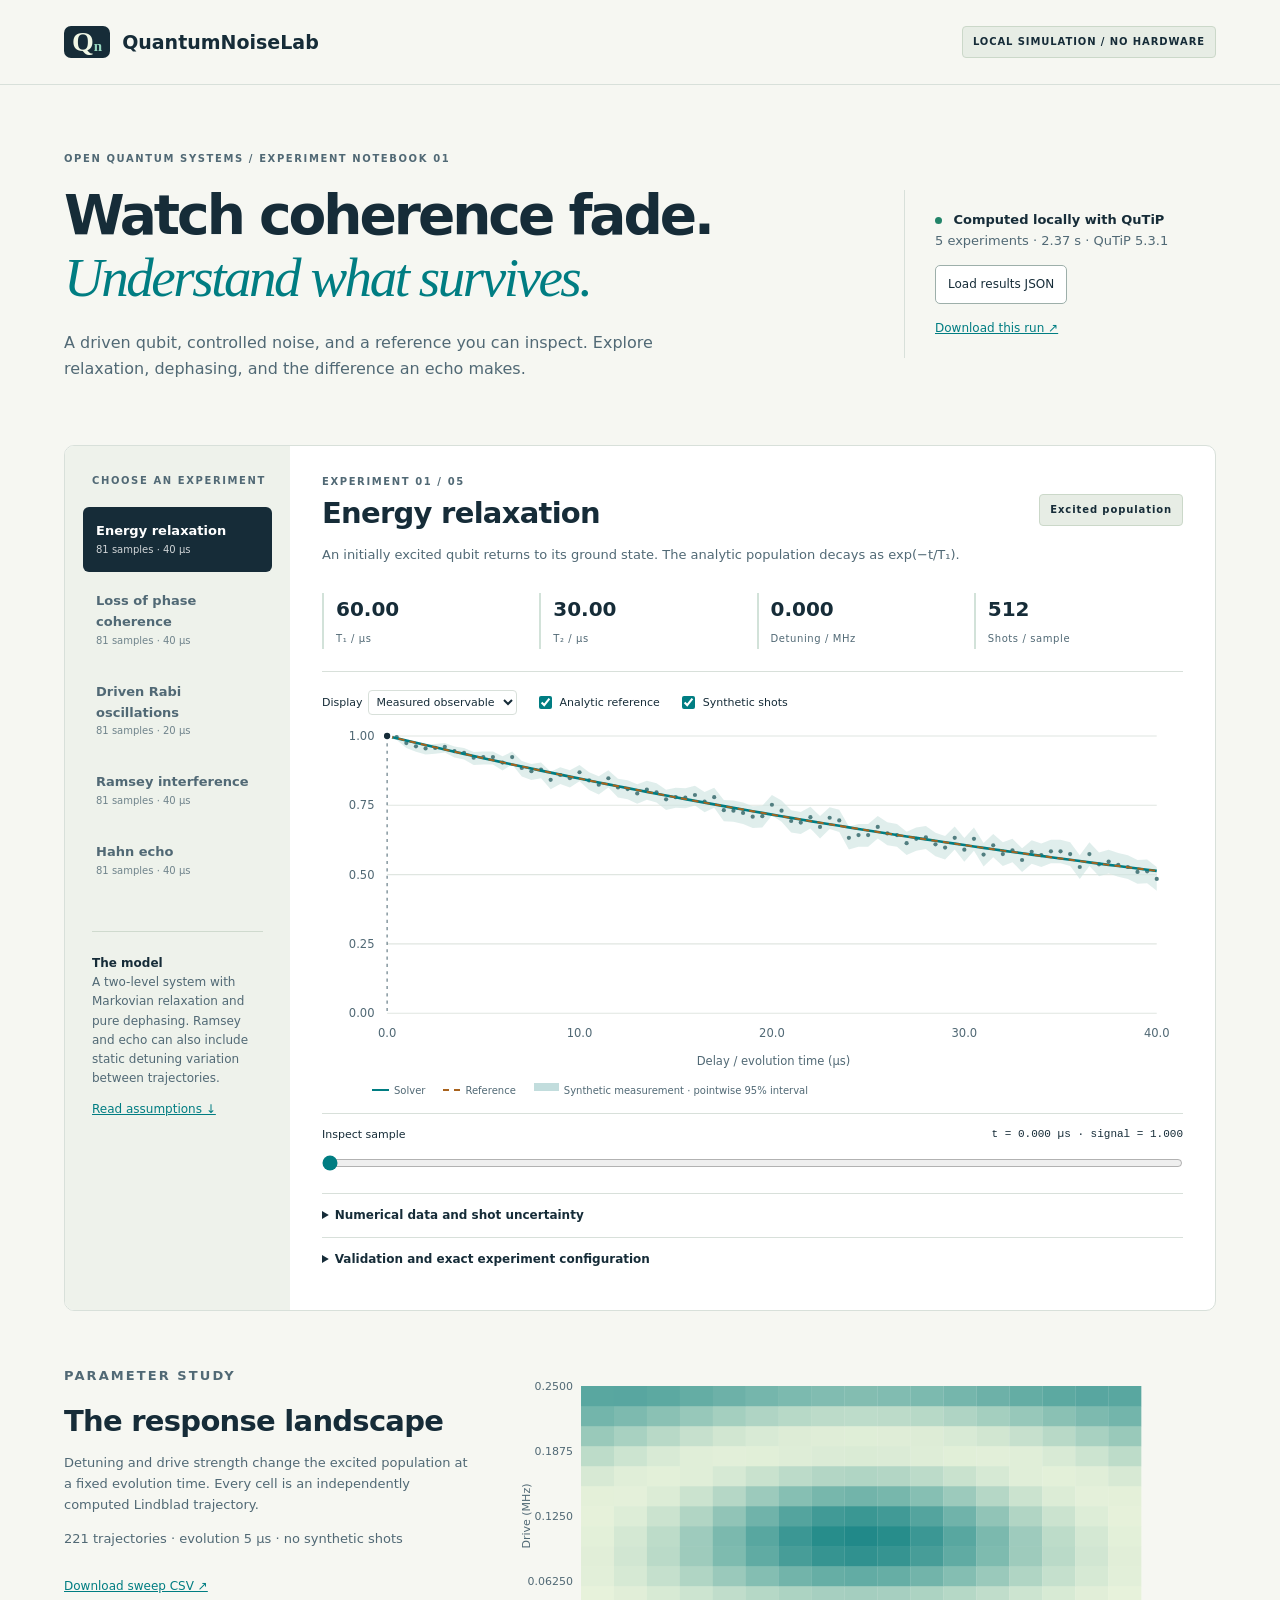
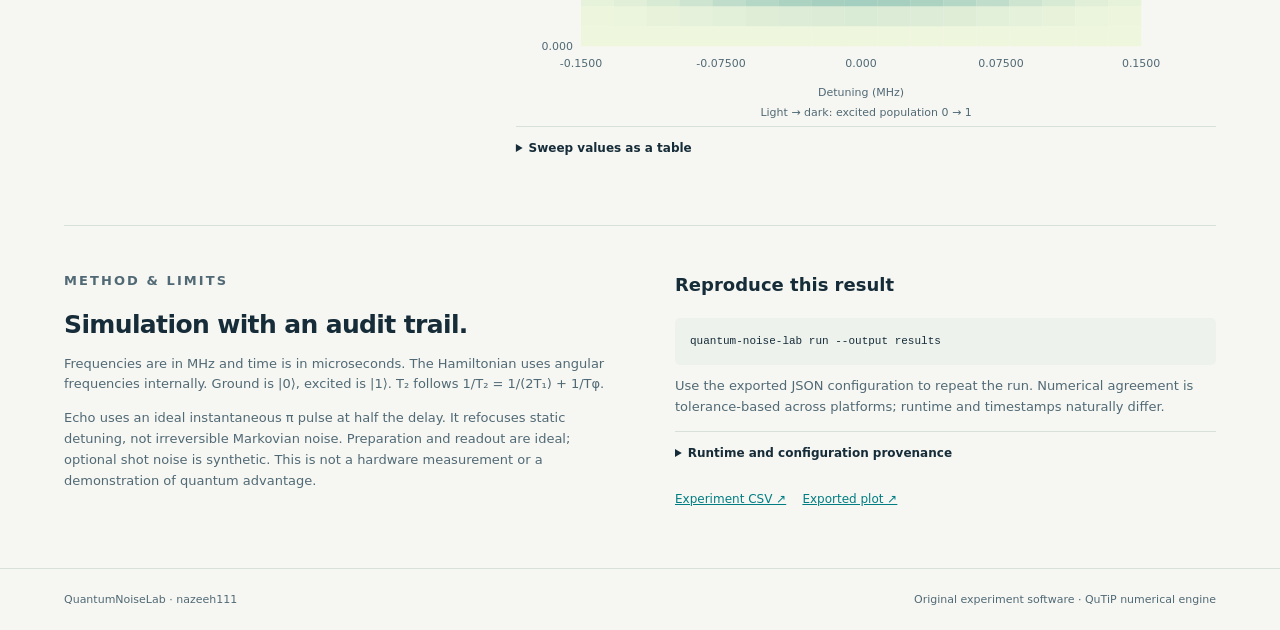
==== docs/demo/index.html @ 05580409 "Publish reproducible quantum noise experiments and interactive reports" ====
<!doctype html>
<html lang="en">
<head><meta charset="utf-8"><meta name="viewport" content="width=device-width,initial-scale=1"><title>QuantumNoiseLab · Coherence, measured in simulation</title><link rel="stylesheet" href="style.css"></head>
<body>
<a class="skip" href="#main">Skip to experiments</a>
<header><a class="brand" href="#main"><span class="mark" aria-hidden="true">Q<span>n</span></span>QuantumNoiseLab</a><span class="badge">LOCAL SIMULATION / NO HARDWARE</span></header>
<main id="main">
<section class="intro"><div><p class="eyebrow">OPEN QUANTUM SYSTEMS / EXPERIMENT NOTEBOOK 01</p><h1>Watch coherence fade.<br><em>Understand what survives.</em></h1><p class="lead">A driven qubit, controlled noise, and a reference you can inspect. Explore relaxation, dephasing, and the difference an echo makes.</p></div><div class="intro-meta"><div class="status"><i></i> Computed locally with QuTiP</div><p id="run-summary">Loading computed results…</p><label class="button secondary" for="file">Load results JSON<input id="file" type="file" accept=".json,application/json"></label><a class="textlink" href="results.json" download="results.json">Download this run ↗</a></div></section>
<p id="error" role="alert" hidden></p>
<section class="workspace" aria-label="Experiment explorer"><aside><p class="eyebrow">CHOOSE AN EXPERIMENT</p><nav id="experiments" aria-label="Experiments"></nav><div class="model-note"><strong>The model</strong><p>A two-level system with Markovian relaxation and pure dephasing. Ramsey and echo can also include static detuning variation between trajectories.</p><a href="#method">Read assumptions ↓</a></div></aside>
<div class="experiment"><div class="experiment-heading"><div><p class="eyebrow" id="experiment-number"></p><h2 id="experiment-title"></h2></div><span class="tag" id="observable"></span></div><p id="description" class="description"></p>
<div class="metrics" id="metrics"></div>
<div class="chart-toolbar"><label>Display <select id="metric"><option value="signal">Measured observable</option><option value="x">Bloch X</option><option value="y">Bloch Y</option><option value="z">Bloch Z</option></select></label><label><input type="checkbox" id="reference" checked> Analytic reference</label><label><input type="checkbox" id="shots" checked> Synthetic shots</label></div>
<svg id="chart" viewBox="0 0 820 350" role="img" aria-labelledby="chart-title chart-desc"><title id="chart-title">Quantum experiment time series</title><desc id="chart-desc">Select an experiment and inspect numerical values using the sample slider or the data table below.</desc></svg>
<div class="legend"><span class="solver">Solver</span><span class="reference">Reference</span><span class="measurement">Synthetic measurement · pointwise 95% interval</span></div>
<label class="scrubber" for="sample">Inspect sample <output id="sample-value"></output><input id="sample" type="range" min="0" value="0"></label>
<details><summary>Numerical data and shot uncertainty</summary><p>Intervals describe binomial sampling of this finite simulated ensemble. They do not include model uncertainty or finite-ensemble uncertainty.</p><div class="table-scroll"><table id="data-table"></table></div></details>
<details><summary>Validation and exact experiment configuration</summary><div id="diagnostics"></div><pre id="config"></pre></details>
</div></section>
<section id="sweep-panel" class="sweep"><div><p class="eyebrow">PARAMETER STUDY</p><h2>The response landscape</h2><p>Detuning and drive strength change the excited population at a fixed evolution time. Every cell is an independently computed Lindblad trajectory.</p><p id="sweep-caption"></p><a href="sweep.csv" download="sweep.csv" class="textlink">Download sweep CSV ↗</a></div><div><svg id="heatmap" viewBox="0 0 700 360" role="img" aria-label="Computed excited population by drive and detuning"></svg><details><summary>Sweep values as a table</summary><div class="table-scroll"><table id="sweep-table"></table></div></details></div></section>
<section class="method" id="method"><div><p class="eyebrow">METHOD & LIMITS</p><h2>Simulation with an audit trail.</h2><p>Frequencies are in MHz and time is in microseconds. The Hamiltonian uses angular frequencies internally. Ground is |0⟩, excited is |1⟩. T₂ follows 1/T₂ = 1/(2T₁) + 1/Tφ.</p><p>Echo uses an ideal instantaneous π pulse at half the delay. It refocuses static detuning, not irreversible Markovian noise. Preparation and readout are ideal; optional shot noise is synthetic. This is not a hardware measurement or a demonstration of quantum advantage.</p></div><div><h3>Reproduce this result</h3><pre>quantum-noise-lab run --output results</pre><p>Use the exported JSON configuration to repeat the run. Numerical agreement is tolerance-based across platforms; runtime and timestamps naturally differ.</p><details><summary>Runtime and configuration provenance</summary><pre id="provenance"></pre></details><p><a class="textlink" href="experiments.csv" download="experiments.csv">Experiment CSV ↗</a> <a class="textlink" data-bundled href="experiments.png">Exported plot ↗</a></p></div></section>
</main><footer><span>QuantumNoiseLab · nazeeh111</span><span>Original experiment software · QuTiP numerical engine</span></footer>
<script src="data.js"></script><script src="app.js"></script>
</body></html>
---- docs/demo/style.css ----
:root{--ink:#162c38;--muted:#516975;--teal:#007d82;--paper:#f6f7f2;--line:#d8e0da;--gold:#a9631d}*{box-sizing:border-box}body{margin:0;background:var(--paper);color:var(--ink);font:15px/1.6 system-ui,-apple-system,BlinkMacSystemFont,"Segoe UI",sans-serif}a{color:var(--teal)}button,input,select{font:inherit}button,a,input,select,summary{outline-offset:5px}button:focus-visible,a:focus-visible,input:focus-visible,select:focus-visible,summary:focus-visible{outline:3px solid #b26815}.skip{position:absolute;top:-80px;background:white;padding:12px;z-index:10}.skip:focus{top:0}header,main,footer{max-width:1440px;margin:auto}header{padding:26px 5%;display:flex;justify-content:space-between;align-items:center;border-bottom:1px solid var(--line)}.brand{text-decoration:none;color:var(--ink);font-size:19px;font-weight:750;display:flex;align-items:center;gap:12px}.mark{display:inline-block;background:var(--ink);color:#f0f7e5;padding:0 8px;font:700 28px Georgia,serif;border-radius:7px}.mark span{font-size:15px;color:#97d8c0}.badge,.tag{font-size:10px;letter-spacing:.09em;padding:7px 10px;background:#e7ede5;border:1px solid #cbd8c9;border-radius:4px;font-weight:700}main{padding:0 5%}h1,h2,h3,p{margin-top:0}h1{font-size:clamp(32px,4.3vw,62px);line-height:1.12;letter-spacing:-.055em;margin-bottom:22px;font-weight:650}h1 em{font-family:Georgia,serif;font-weight:400;color:var(--teal);letter-spacing:-.045em}h2{font-size:29px;line-height:1.2;letter-spacing:-.025em;margin-bottom:14px}h3{font-size:18px}.intro{display:grid;grid-template-columns:2.5fr 1fr;gap:60px;padding:66px 0 48px}.eyebrow{font-size:10px;letter-spacing:.16em;font-weight:750;color:var(--muted);margin-bottom:18px}.lead{font-size:16px;color:var(--muted);max-width:600px}.intro-meta{align-self:center;padding:20px 0 20px 30px;border-left:1px solid var(--line);font-size:13px;color:var(--muted)}.status{color:var(--ink);font-weight:600}.status i{display:inline-block;background:#228469;width:7px;height:7px;border-radius:50%;margin-right:7px}.button{display:inline-block;padding:9px 12px;cursor:pointer;border:1px solid #9dafaa;border-radius:5px;color:var(--ink);background:white;font-size:12px}.button input{position:absolute;width:1px;height:1px;opacity:0}.button:focus-within{outline:3px solid #b26815;outline-offset:4px}.textlink{font-size:12px;display:inline-block;margin-top:15px;margin-right:12px}.workspace{display:grid;grid-template-columns:225px 1fr;border:1px solid var(--line);background:white;border-radius:10px;overflow:hidden}aside{background:#eef2eb;padding:27px 18px}aside .eyebrow{margin-left:9px}nav{display:flex;flex-direction:column;gap:5px}nav button{text-align:left;border:1px solid transparent;padding:13px 12px;color:var(--muted);background:transparent;border-radius:6px;cursor:pointer;font-size:13px}nav button:hover{background:#e1e9dc}nav button[aria-current=true]{background:var(--ink);color:white}nav button small{display:block;opacity:.8;font-size:10px}nav button span{font-weight:650}.model-note{border-top:1px solid #cfdace;margin:38px 9px 0;padding-top:22px;font-size:12px;color:var(--muted)}.model-note strong{color:var(--ink)}.experiment{padding:28px 32px}.experiment-heading{display:flex;align-items:center;justify-content:space-between;gap:10px}.experiment-heading .eyebrow{margin-bottom:6px}.description{font-size:13px;color:var(--muted);max-width:710px}.metrics{display:grid;grid-template-columns:repeat(4,1fr);gap:8px;padding:14px 0 22px}.metric{border-left:2px solid #d2e2d9;padding-left:12px}.metric b{font-size:20px;font-weight:550;display:block}.metric span{font-size:10px;letter-spacing:.06em;color:var(--muted)}.chart-toolbar{border-top:1px solid var(--line);padding-top:18px;display:flex;gap:18px;align-items:center;flex-wrap:wrap;font-size:11px}.chart-toolbar label{display:flex;align-items:center;gap:5px}select{max-width:170px;background:white;border:1px solid var(--line);border-radius:4px;font-size:11px;padding:4px;color:var(--ink)}input[type=checkbox],input[type=range]{accent-color:var(--teal)}svg{display:block;width:100%;height:auto}svg text{font-family:inherit;fill:var(--muted);font-size:11px}.legend{display:flex;gap:18px;flex-wrap:wrap;font-size:10px;color:var(--muted);margin:0 0 14px 50px}.legend span:before{content:"";display:inline-block;width:17px;border-top:2px solid var(--teal);margin:0 5px 3px 0}.legend .reference:before{border-color:var(--gold);border-top-style:dashed}.legend .measurement:before{border:4px solid #c2dddd}.scrubber{font-size:11px;border-top:1px solid var(--line);padding-top:12px;display:block}.scrubber output{float:right;font-family:ui-monospace,monospace}.scrubber input{display:block;width:100%;margin:12px 0 22px}details{font-size:12px;border-top:1px solid var(--line);padding:12px 0}summary{cursor:pointer;font-weight:600}details p{margin-top:12px;color:var(--muted)}pre{overflow:auto;font:11px/1.6 ui-monospace,SFMono-Regular,Consolas,monospace;background:#edf2ed;padding:15px;border-radius:5px;color:var(--ink)}.table-scroll{overflow:auto;max-height:320px;margin-top:14px}table{width:100%;border-collapse:collapse;text-align:right;font:11px/1.5 ui-monospace,monospace}th,td{padding:7px 10px;border-bottom:1px solid var(--line);white-space:nowrap}th{background:#eef3ed;position:sticky;top:0}.sweep{display:grid;grid-template-columns:1fr 1.7fr;gap:40px;padding:55px 0;border-bottom:1px solid var(--line)}.sweep p,.method p{font-size:13px;color:var(--muted)}.method{display:grid;grid-template-columns:1fr 1fr;gap:70px;padding:45px 0}.method h2{font-size:25px}footer{display:flex;justify-content:space-between;border-top:1px solid var(--line);padding:22px 5%;font-size:11px;color:var(--muted)}#error{background:#fce6db;color:#7f2e15;border:1px solid #d29880;padding:15px}.diagnostic{display:flex;justify-content:space-between;border-bottom:1px solid var(--line);padding:5px 0}.diagnostic code{color:var(--teal)}@media(max-width:850px){.intro{grid-template-columns:1fr;gap:5px;padding:40px 0 25px}.intro-meta{padding:15px 0;border-left:0}.workspace{grid-template-columns:1fr}aside{padding:17px}aside .eyebrow{margin-bottom:10px}nav{flex-direction:row;overflow:auto}nav button{flex:1;min-width:110px}.model-note{display:none}.experiment{padding:22px 17px}.sweep,.method{grid-template-columns:1fr;gap:20px}.badge{display:none}.metrics{gap:4px}.metric b{font-size:17px}.chart-toolbar{gap:10px}.legend{margin-left:0}.scrubber output{float:none;display:block}.tag{font-size:8px}footer{gap:20px}.sweep{padding:35px 0}}@media(prefers-reduced-motion:reduce){*{scroll-behavior:auto}}

.experiment,.sweep>div,.method>div,.intro>div{min-width:0}.intro-meta .textlink{display:block}.experiment-heading .tag{flex-shrink:0}
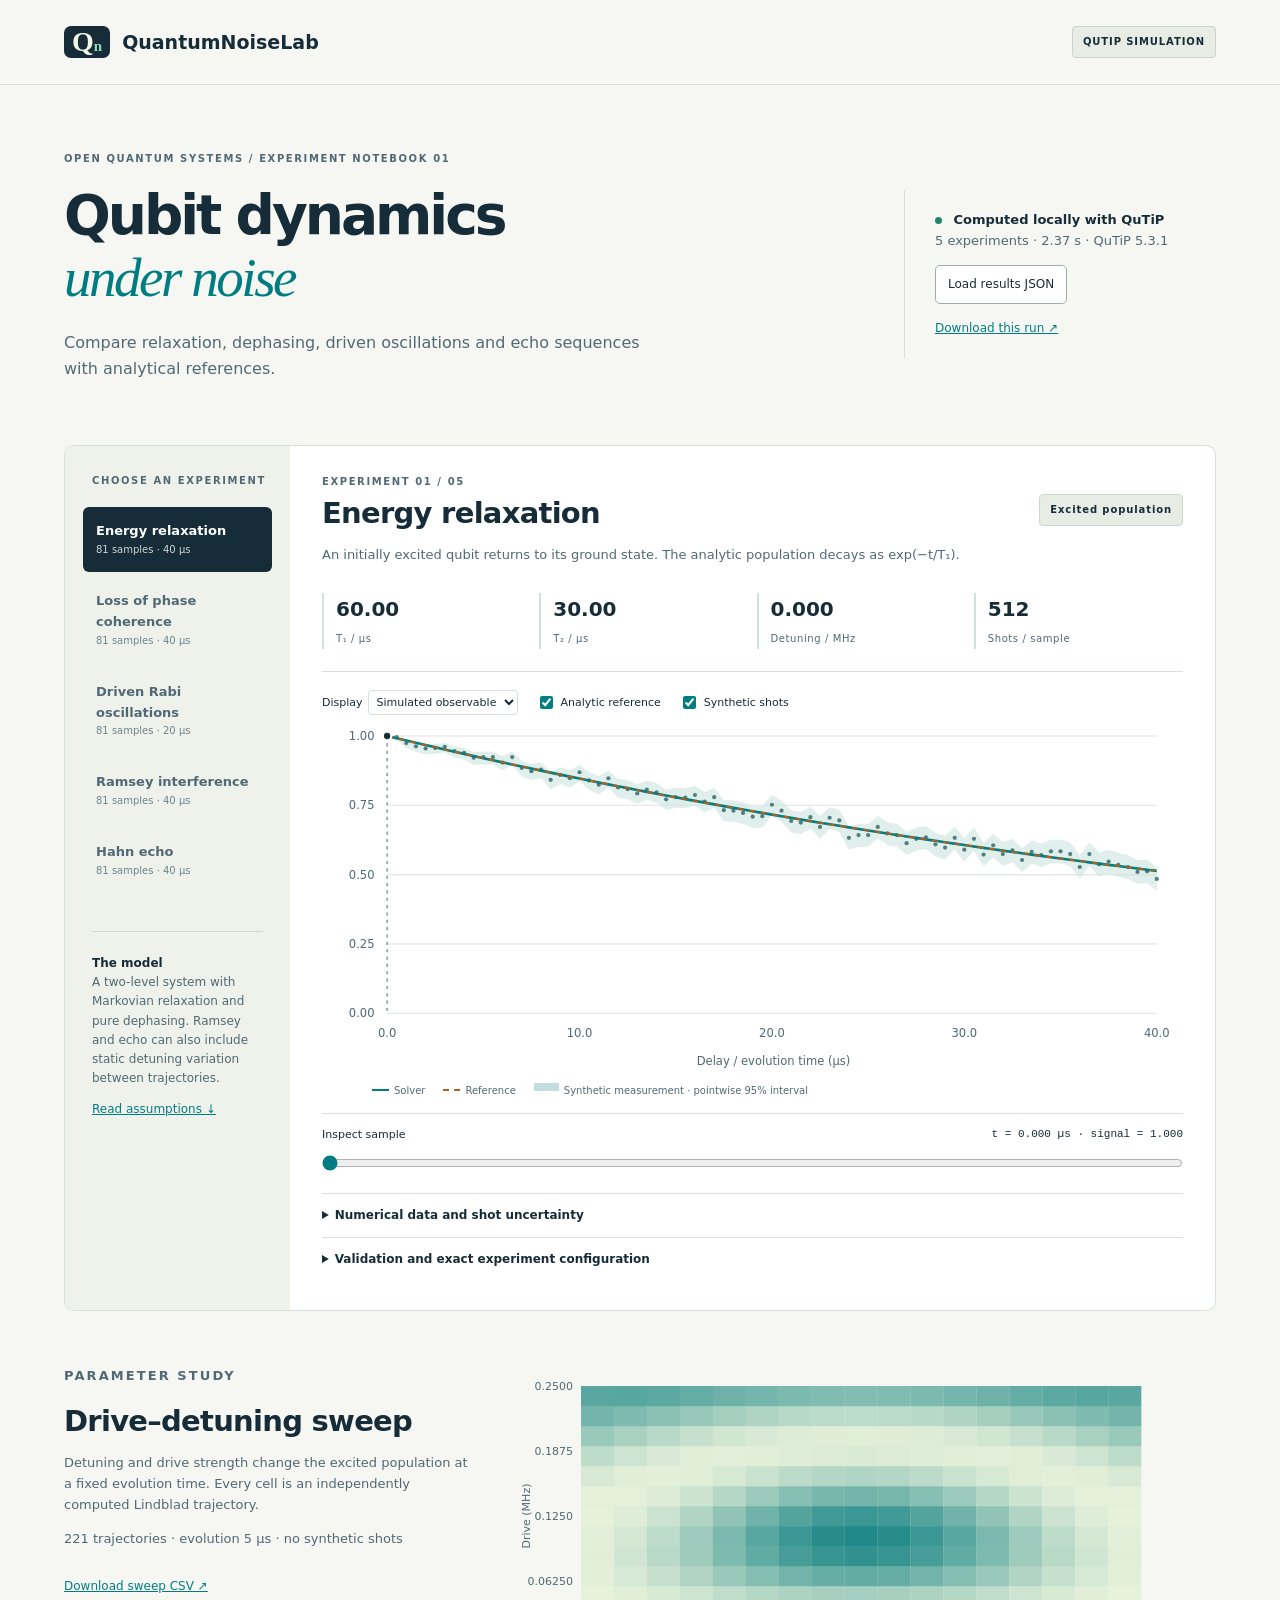
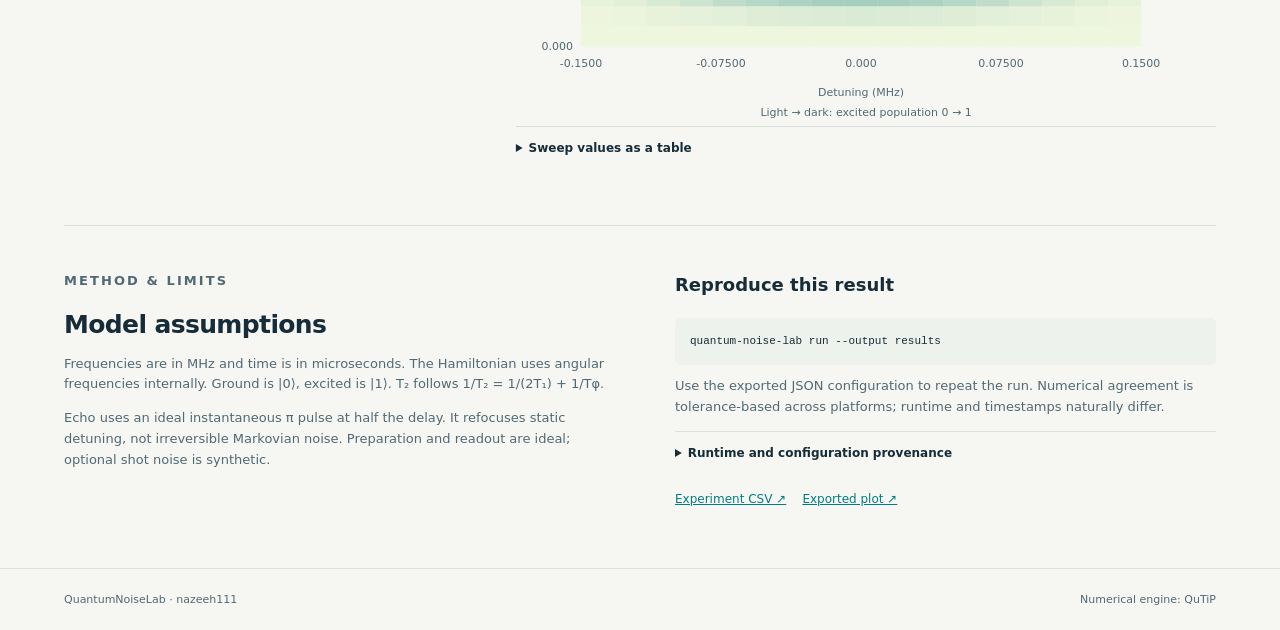
==== commit 68758259: "Clarify interface and documentation wording" ====
--- a/docs/demo/index.html
+++ b/docs/demo/index.html
@@ -1,24 +1,24 @@
 <!doctype html>
 <html lang="en">
-<head><meta charset="utf-8"><meta name="viewport" content="width=device-width,initial-scale=1"><title>QuantumNoiseLab · Coherence, measured in simulation</title><link rel="stylesheet" href="style.css"></head>
+<head><meta charset="utf-8"><meta name="viewport" content="width=device-width,initial-scale=1"><title>QuantumNoiseLab · Qubit noise simulation</title><link rel="stylesheet" href="style.css"></head>
 <body>
 <a class="skip" href="#main">Skip to experiments</a>
-<header><a class="brand" href="#main"><span class="mark" aria-hidden="true">Q<span>n</span></span>QuantumNoiseLab</a><span class="badge">LOCAL SIMULATION / NO HARDWARE</span></header>
+<header><a class="brand" href="#main"><span class="mark" aria-hidden="true">Q<span>n</span></span>QuantumNoiseLab</a><span class="badge">QUTIP SIMULATION</span></header>
 <main id="main">
-<section class="intro"><div><p class="eyebrow">OPEN QUANTUM SYSTEMS / EXPERIMENT NOTEBOOK 01</p><h1>Watch coherence fade.<br><em>Understand what survives.</em></h1><p class="lead">A driven qubit, controlled noise, and a reference you can inspect. Explore relaxation, dephasing, and the difference an echo makes.</p></div><div class="intro-meta"><div class="status"><i></i> Computed locally with QuTiP</div><p id="run-summary">Loading computed results…</p><label class="button secondary" for="file">Load results JSON<input id="file" type="file" accept=".json,application/json"></label><a class="textlink" href="results.json" download="results.json">Download this run ↗</a></div></section>
+<section class="intro"><div><p class="eyebrow">OPEN QUANTUM SYSTEMS / EXPERIMENT NOTEBOOK 01</p><h1>Qubit dynamics<br><em>under noise</em></h1><p class="lead">Compare relaxation, dephasing, driven oscillations and echo sequences with analytical references.</p></div><div class="intro-meta"><div class="status"><i></i> Computed locally with QuTiP</div><p id="run-summary">Loading computed results…</p><label class="button secondary" for="file">Load results JSON<input id="file" type="file" accept=".json,application/json"></label><a class="textlink" href="results.json" download="results.json">Download this run ↗</a></div></section>
 <p id="error" role="alert" hidden></p>
 <section class="workspace" aria-label="Experiment explorer"><aside><p class="eyebrow">CHOOSE AN EXPERIMENT</p><nav id="experiments" aria-label="Experiments"></nav><div class="model-note"><strong>The model</strong><p>A two-level system with Markovian relaxation and pure dephasing. Ramsey and echo can also include static detuning variation between trajectories.</p><a href="#method">Read assumptions ↓</a></div></aside>
 <div class="experiment"><div class="experiment-heading"><div><p class="eyebrow" id="experiment-number"></p><h2 id="experiment-title"></h2></div><span class="tag" id="observable"></span></div><p id="description" class="description"></p>
 <div class="metrics" id="metrics"></div>
-<div class="chart-toolbar"><label>Display <select id="metric"><option value="signal">Measured observable</option><option value="x">Bloch X</option><option value="y">Bloch Y</option><option value="z">Bloch Z</option></select></label><label><input type="checkbox" id="reference" checked> Analytic reference</label><label><input type="checkbox" id="shots" checked> Synthetic shots</label></div>
+<div class="chart-toolbar"><label>Display <select id="metric"><option value="signal">Simulated observable</option><option value="x">Bloch X</option><option value="y">Bloch Y</option><option value="z">Bloch Z</option></select></label><label><input type="checkbox" id="reference" checked> Analytic reference</label><label><input type="checkbox" id="shots" checked> Synthetic shots</label></div>
 <svg id="chart" viewBox="0 0 820 350" role="img" aria-labelledby="chart-title chart-desc"><title id="chart-title">Quantum experiment time series</title><desc id="chart-desc">Select an experiment and inspect numerical values using the sample slider or the data table below.</desc></svg>
 <div class="legend"><span class="solver">Solver</span><span class="reference">Reference</span><span class="measurement">Synthetic measurement · pointwise 95% interval</span></div>
 <label class="scrubber" for="sample">Inspect sample <output id="sample-value"></output><input id="sample" type="range" min="0" value="0"></label>
 <details><summary>Numerical data and shot uncertainty</summary><p>Intervals describe binomial sampling of this finite simulated ensemble. They do not include model uncertainty or finite-ensemble uncertainty.</p><div class="table-scroll"><table id="data-table"></table></div></details>
 <details><summary>Validation and exact experiment configuration</summary><div id="diagnostics"></div><pre id="config"></pre></details>
 </div></section>
-<section id="sweep-panel" class="sweep"><div><p class="eyebrow">PARAMETER STUDY</p><h2>The response landscape</h2><p>Detuning and drive strength change the excited population at a fixed evolution time. Every cell is an independently computed Lindblad trajectory.</p><p id="sweep-caption"></p><a href="sweep.csv" download="sweep.csv" class="textlink">Download sweep CSV ↗</a></div><div><svg id="heatmap" viewBox="0 0 700 360" role="img" aria-label="Computed excited population by drive and detuning"></svg><details><summary>Sweep values as a table</summary><div class="table-scroll"><table id="sweep-table"></table></div></details></div></section>
-<section class="method" id="method"><div><p class="eyebrow">METHOD & LIMITS</p><h2>Simulation with an audit trail.</h2><p>Frequencies are in MHz and time is in microseconds. The Hamiltonian uses angular frequencies internally. Ground is |0⟩, excited is |1⟩. T₂ follows 1/T₂ = 1/(2T₁) + 1/Tφ.</p><p>Echo uses an ideal instantaneous π pulse at half the delay. It refocuses static detuning, not irreversible Markovian noise. Preparation and readout are ideal; optional shot noise is synthetic. This is not a hardware measurement or a demonstration of quantum advantage.</p></div><div><h3>Reproduce this result</h3><pre>quantum-noise-lab run --output results</pre><p>Use the exported JSON configuration to repeat the run. Numerical agreement is tolerance-based across platforms; runtime and timestamps naturally differ.</p><details><summary>Runtime and configuration provenance</summary><pre id="provenance"></pre></details><p><a class="textlink" href="experiments.csv" download="experiments.csv">Experiment CSV ↗</a> <a class="textlink" data-bundled href="experiments.png">Exported plot ↗</a></p></div></section>
-</main><footer><span>QuantumNoiseLab · nazeeh111</span><span>Original experiment software · QuTiP numerical engine</span></footer>
+<section id="sweep-panel" class="sweep"><div><p class="eyebrow">PARAMETER STUDY</p><h2>Drive–detuning sweep</h2><p>Detuning and drive strength change the excited population at a fixed evolution time. Every cell is an independently computed Lindblad trajectory.</p><p id="sweep-caption"></p><a href="sweep.csv" download="sweep.csv" class="textlink">Download sweep CSV ↗</a></div><div><svg id="heatmap" viewBox="0 0 700 360" role="img" aria-label="Computed excited population by drive and detuning"></svg><details><summary>Sweep values as a table</summary><div class="table-scroll"><table id="sweep-table"></table></div></details></div></section>
+<section class="method" id="method"><div><p class="eyebrow">METHOD & LIMITS</p><h2>Model assumptions</h2><p>Frequencies are in MHz and time is in microseconds. The Hamiltonian uses angular frequencies internally. Ground is |0⟩, excited is |1⟩. T₂ follows 1/T₂ = 1/(2T₁) + 1/Tφ.</p><p>Echo uses an ideal instantaneous π pulse at half the delay. It refocuses static detuning, not irreversible Markovian noise. Preparation and readout are ideal; optional shot noise is synthetic.</p></div><div><h3>Reproduce this result</h3><pre>quantum-noise-lab run --output results</pre><p>Use the exported JSON configuration to repeat the run. Numerical agreement is tolerance-based across platforms; runtime and timestamps naturally differ.</p><details><summary>Runtime and configuration provenance</summary><pre id="provenance"></pre></details><p><a class="textlink" href="experiments.csv" download="experiments.csv">Experiment CSV ↗</a> <a class="textlink" data-bundled href="experiments.png">Exported plot ↗</a></p></div></section>
+</main><footer><span>QuantumNoiseLab · nazeeh111</span><span>Numerical engine: QuTiP</span></footer>
 <script src="data.js"></script><script src="app.js"></script>
 </body></html>
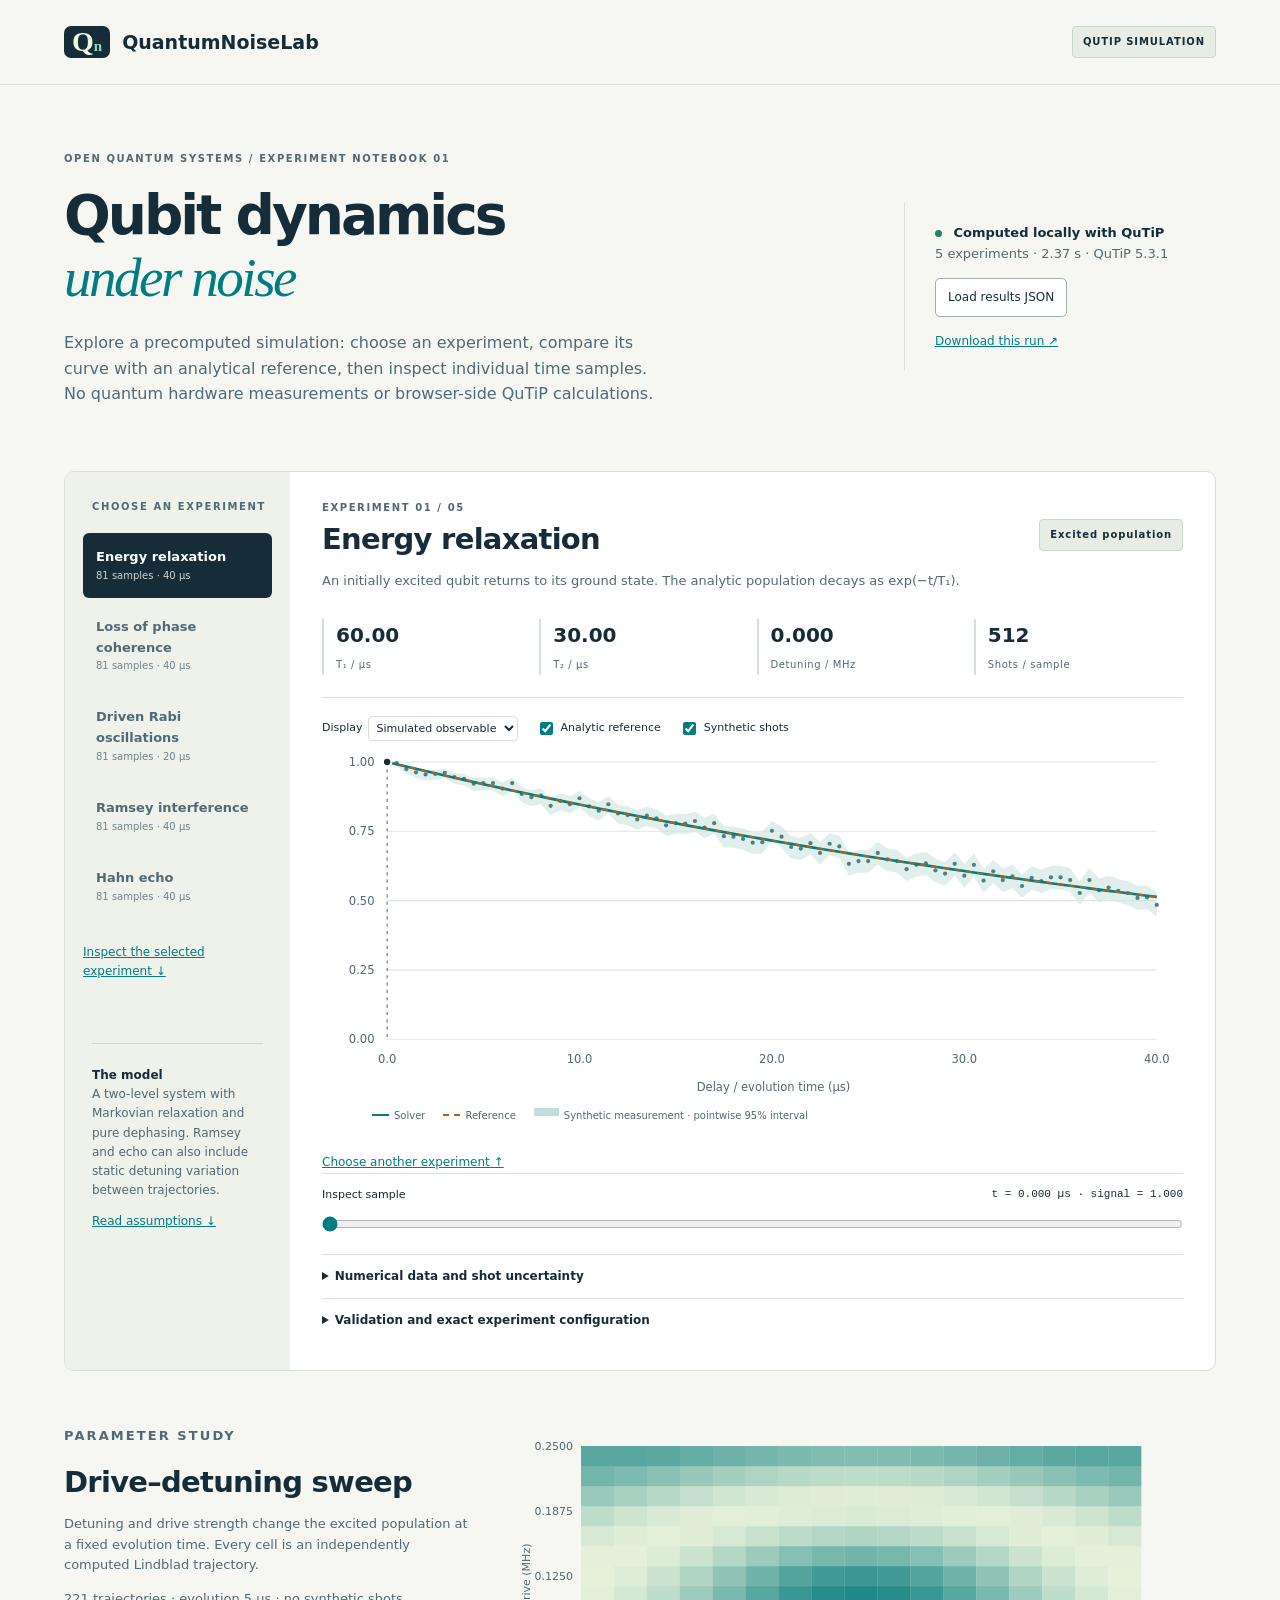
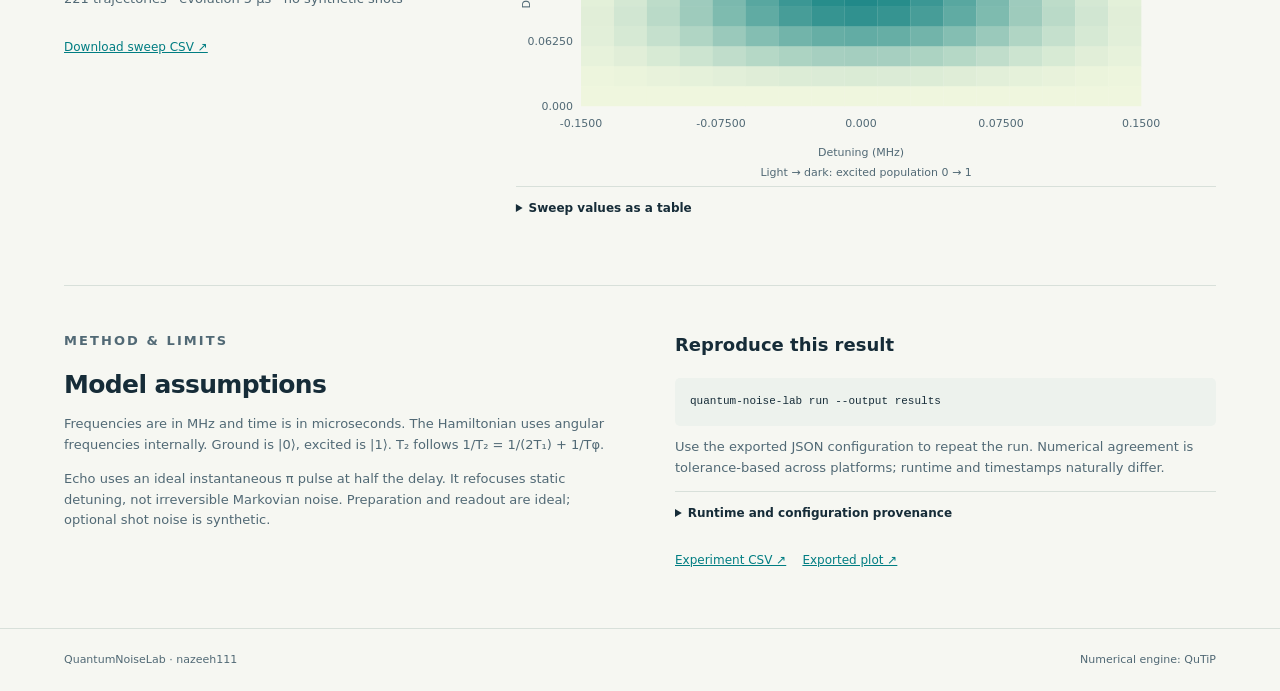
==== commit 121cd125: "ui: improve report navigation and reject invalid imports" ====
--- a/docs/demo/index.html
+++ b/docs/demo/index.html
@@ -4,15 +4,16 @@
 <body>
 <a class="skip" href="#main">Skip to experiments</a>
 <header><a class="brand" href="#main"><span class="mark" aria-hidden="true">Q<span>n</span></span>QuantumNoiseLab</a><span class="badge">QUTIP SIMULATION</span></header>
-<main id="main">
-<section class="intro"><div><p class="eyebrow">OPEN QUANTUM SYSTEMS / EXPERIMENT NOTEBOOK 01</p><h1>Qubit dynamics<br><em>under noise</em></h1><p class="lead">Compare relaxation, dephasing, driven oscillations and echo sequences with analytical references.</p></div><div class="intro-meta"><div class="status"><i></i> Computed locally with QuTiP</div><p id="run-summary">Loading computed results…</p><label class="button secondary" for="file">Load results JSON<input id="file" type="file" accept=".json,application/json"></label><a class="textlink" href="results.json" download="results.json">Download this run ↗</a></div></section>
+<main id="main" tabindex="-1">
+<section class="intro"><div><p class="eyebrow">OPEN QUANTUM SYSTEMS / EXPERIMENT NOTEBOOK 01</p><h1>Qubit dynamics<br><em>under noise</em></h1><p class="lead">Explore a precomputed simulation: choose an experiment, compare its curve with an analytical reference, then inspect individual time samples. No quantum hardware measurements or browser-side QuTiP calculations.</p></div><div class="intro-meta"><div class="status"><i></i> Computed locally with QuTiP</div><p id="run-summary">Loading computed results…</p><label class="button secondary" for="file">Load results JSON<input id="file" type="file" accept=".json,application/json"></label><a class="textlink" href="results.json" download="results.json">Download this run ↗</a></div></section>
 <p id="error" role="alert" hidden></p>
-<section class="workspace" aria-label="Experiment explorer"><aside><p class="eyebrow">CHOOSE AN EXPERIMENT</p><nav id="experiments" aria-label="Experiments"></nav><div class="model-note"><strong>The model</strong><p>A two-level system with Markovian relaxation and pure dephasing. Ramsey and echo can also include static detuning variation between trajectories.</p><a href="#method">Read assumptions ↓</a></div></aside>
-<div class="experiment"><div class="experiment-heading"><div><p class="eyebrow" id="experiment-number"></p><h2 id="experiment-title"></h2></div><span class="tag" id="observable"></span></div><p id="description" class="description"></p>
+<section class="workspace" aria-label="Experiment explorer"><aside><p class="eyebrow">CHOOSE AN EXPERIMENT</p><nav tabindex="-1" id="experiments" aria-label="Experiments"></nav><a class="experiment-jump textlink" href="#experiment-title">Inspect the selected experiment ↓</a><div class="model-note"><strong>The model</strong><p>A two-level system with Markovian relaxation and pure dephasing. Ramsey and echo can also include static detuning variation between trajectories.</p><a href="#method">Read assumptions ↓</a></div></aside>
+<div class="experiment"><div class="experiment-heading"><div><p class="eyebrow" id="experiment-number"></p><h2 id="experiment-title" tabindex="-1"></h2></div><span class="tag" id="observable"></span></div><p id="description" class="description"></p>
 <div class="metrics" id="metrics"></div>
 <div class="chart-toolbar"><label>Display <select id="metric"><option value="signal">Simulated observable</option><option value="x">Bloch X</option><option value="y">Bloch Y</option><option value="z">Bloch Z</option></select></label><label><input type="checkbox" id="reference" checked> Analytic reference</label><label><input type="checkbox" id="shots" checked> Synthetic shots</label></div>
 <svg id="chart" viewBox="0 0 820 350" role="img" aria-labelledby="chart-title chart-desc"><title id="chart-title">Quantum experiment time series</title><desc id="chart-desc">Select an experiment and inspect numerical values using the sample slider or the data table below.</desc></svg>
 <div class="legend"><span class="solver">Solver</span><span class="reference">Reference</span><span class="measurement">Synthetic measurement · pointwise 95% interval</span></div>
+<a class="textlink" href="#experiments">Choose another experiment ↑</a>
 <label class="scrubber" for="sample">Inspect sample <output id="sample-value"></output><input id="sample" type="range" min="0" value="0"></label>
 <details><summary>Numerical data and shot uncertainty</summary><p>Intervals describe binomial sampling of this finite simulated ensemble. They do not include model uncertainty or finite-ensemble uncertainty.</p><div class="table-scroll"><table id="data-table"></table></div></details>
 <details><summary>Validation and exact experiment configuration</summary><div id="diagnostics"></div><pre id="config"></pre></details>
--- a/docs/demo/style.css
+++ b/docs/demo/style.css
@@ -1,3 +1,9 @@
 :root{--ink:#162c38;--muted:#516975;--teal:#007d82;--paper:#f6f7f2;--line:#d8e0da;--gold:#a9631d}*{box-sizing:border-box}body{margin:0;background:var(--paper);color:var(--ink);font:15px/1.6 system-ui,-apple-system,BlinkMacSystemFont,"Segoe UI",sans-serif}a{color:var(--teal)}button,input,select{font:inherit}button,a,input,select,summary{outline-offset:5px}button:focus-visible,a:focus-visible,input:focus-visible,select:focus-visible,summary:focus-visible{outline:3px solid #b26815}.skip{position:absolute;top:-80px;background:white;padding:12px;z-index:10}.skip:focus{top:0}header,main,footer{max-width:1440px;margin:auto}header{padding:26px 5%;display:flex;justify-content:space-between;align-items:center;border-bottom:1px solid var(--line)}.brand{text-decoration:none;color:var(--ink);font-size:19px;font-weight:750;display:flex;align-items:center;gap:12px}.mark{display:inline-block;background:var(--ink);color:#f0f7e5;padding:0 8px;font:700 28px Georgia,serif;border-radius:7px}.mark span{font-size:15px;color:#97d8c0}.badge,.tag{font-size:10px;letter-spacing:.09em;padding:7px 10px;background:#e7ede5;border:1px solid #cbd8c9;border-radius:4px;font-weight:700}main{padding:0 5%}h1,h2,h3,p{margin-top:0}h1{font-size:clamp(32px,4.3vw,62px);line-height:1.12;letter-spacing:-.055em;margin-bottom:22px;font-weight:650}h1 em{font-family:Georgia,serif;font-weight:400;color:var(--teal);letter-spacing:-.045em}h2{font-size:29px;line-height:1.2;letter-spacing:-.025em;margin-bottom:14px}h3{font-size:18px}.intro{display:grid;grid-template-columns:2.5fr 1fr;gap:60px;padding:66px 0 48px}.eyebrow{font-size:10px;letter-spacing:.16em;font-weight:750;color:var(--muted);margin-bottom:18px}.lead{font-size:16px;color:var(--muted);max-width:600px}.intro-meta{align-self:center;padding:20px 0 20px 30px;border-left:1px solid var(--line);font-size:13px;color:var(--muted)}.status{color:var(--ink);font-weight:600}.status i{display:inline-block;background:#228469;width:7px;height:7px;border-radius:50%;margin-right:7px}.button{display:inline-block;padding:9px 12px;cursor:pointer;border:1px solid #9dafaa;border-radius:5px;color:var(--ink);background:white;font-size:12px}.button input{position:absolute;width:1px;height:1px;opacity:0}.button:focus-within{outline:3px solid #b26815;outline-offset:4px}.textlink{font-size:12px;display:inline-block;margin-top:15px;margin-right:12px}.workspace{display:grid;grid-template-columns:225px 1fr;border:1px solid var(--line);background:white;border-radius:10px;overflow:hidden}aside{background:#eef2eb;padding:27px 18px}aside .eyebrow{margin-left:9px}nav{display:flex;flex-direction:column;gap:5px}nav button{text-align:left;border:1px solid transparent;padding:13px 12px;color:var(--muted);background:transparent;border-radius:6px;cursor:pointer;font-size:13px}nav button:hover{background:#e1e9dc}nav button[aria-current=true]{background:var(--ink);color:white}nav button small{display:block;opacity:.8;font-size:10px}nav button span{font-weight:650}.model-note{border-top:1px solid #cfdace;margin:38px 9px 0;padding-top:22px;font-size:12px;color:var(--muted)}.model-note strong{color:var(--ink)}.experiment{padding:28px 32px}.experiment-heading{display:flex;align-items:center;justify-content:space-between;gap:10px}.experiment-heading .eyebrow{margin-bottom:6px}.description{font-size:13px;color:var(--muted);max-width:710px}.metrics{display:grid;grid-template-columns:repeat(4,1fr);gap:8px;padding:14px 0 22px}.metric{border-left:2px solid #d2e2d9;padding-left:12px}.metric b{font-size:20px;font-weight:550;display:block}.metric span{font-size:10px;letter-spacing:.06em;color:var(--muted)}.chart-toolbar{border-top:1px solid var(--line);padding-top:18px;display:flex;gap:18px;align-items:center;flex-wrap:wrap;font-size:11px}.chart-toolbar label{display:flex;align-items:center;gap:5px}select{max-width:170px;background:white;border:1px solid var(--line);border-radius:4px;font-size:11px;padding:4px;color:var(--ink)}input[type=checkbox],input[type=range]{accent-color:var(--teal)}svg{display:block;width:100%;height:auto}svg text{font-family:inherit;fill:var(--muted);font-size:11px}.legend{display:flex;gap:18px;flex-wrap:wrap;font-size:10px;color:var(--muted);margin:0 0 14px 50px}.legend span:before{content:"";display:inline-block;width:17px;border-top:2px solid var(--teal);margin:0 5px 3px 0}.legend .reference:before{border-color:var(--gold);border-top-style:dashed}.legend .measurement:before{border:4px solid #c2dddd}.scrubber{font-size:11px;border-top:1px solid var(--line);padding-top:12px;display:block}.scrubber output{float:right;font-family:ui-monospace,monospace}.scrubber input{display:block;width:100%;margin:12px 0 22px}details{font-size:12px;border-top:1px solid var(--line);padding:12px 0}summary{cursor:pointer;font-weight:600}details p{margin-top:12px;color:var(--muted)}pre{overflow:auto;font:11px/1.6 ui-monospace,SFMono-Regular,Consolas,monospace;background:#edf2ed;padding:15px;border-radius:5px;color:var(--ink)}.table-scroll{overflow:auto;max-height:320px;margin-top:14px}table{width:100%;border-collapse:collapse;text-align:right;font:11px/1.5 ui-monospace,monospace}th,td{padding:7px 10px;border-bottom:1px solid var(--line);white-space:nowrap}th{background:#eef3ed;position:sticky;top:0}.sweep{display:grid;grid-template-columns:1fr 1.7fr;gap:40px;padding:55px 0;border-bottom:1px solid var(--line)}.sweep p,.method p{font-size:13px;color:var(--muted)}.method{display:grid;grid-template-columns:1fr 1fr;gap:70px;padding:45px 0}.method h2{font-size:25px}footer{display:flex;justify-content:space-between;border-top:1px solid var(--line);padding:22px 5%;font-size:11px;color:var(--muted)}#error{background:#fce6db;color:#7f2e15;border:1px solid #d29880;padding:15px}.diagnostic{display:flex;justify-content:space-between;border-bottom:1px solid var(--line);padding:5px 0}.diagnostic code{color:var(--teal)}@media(max-width:850px){.intro{grid-template-columns:1fr;gap:5px;padding:40px 0 25px}.intro-meta{padding:15px 0;border-left:0}.workspace{grid-template-columns:1fr}aside{padding:17px}aside .eyebrow{margin-bottom:10px}nav{flex-direction:row;overflow:auto}nav button{flex:1;min-width:110px}.model-note{display:none}.experiment{padding:22px 17px}.sweep,.method{grid-template-columns:1fr;gap:20px}.badge{display:none}.metrics{gap:4px}.metric b{font-size:17px}.chart-toolbar{gap:10px}.legend{margin-left:0}.scrubber output{float:none;display:block}.tag{font-size:8px}footer{gap:20px}.sweep{padding:35px 0}}@media(prefers-reduced-motion:reduce){*{scroll-behavior:auto}}
 
 .experiment,.sweep>div,.method>div,.intro>div{min-width:0}.intro-meta .textlink{display:block}.experiment-heading .tag{flex-shrink:0}
+
+.experiment-jump { display: inline-block; margin: 16px 0; padding: 8px 0; }
+#experiment-title, #experiments { scroll-margin-top: 24px; }
+[tabindex="-1"]:focus-visible { outline: 2px solid var(--teal); outline-offset: 4px; }
+
+@media(max-width:850px){.workspace{grid-template-columns:minmax(0,1fr)}.workspace>aside{min-width:0}}
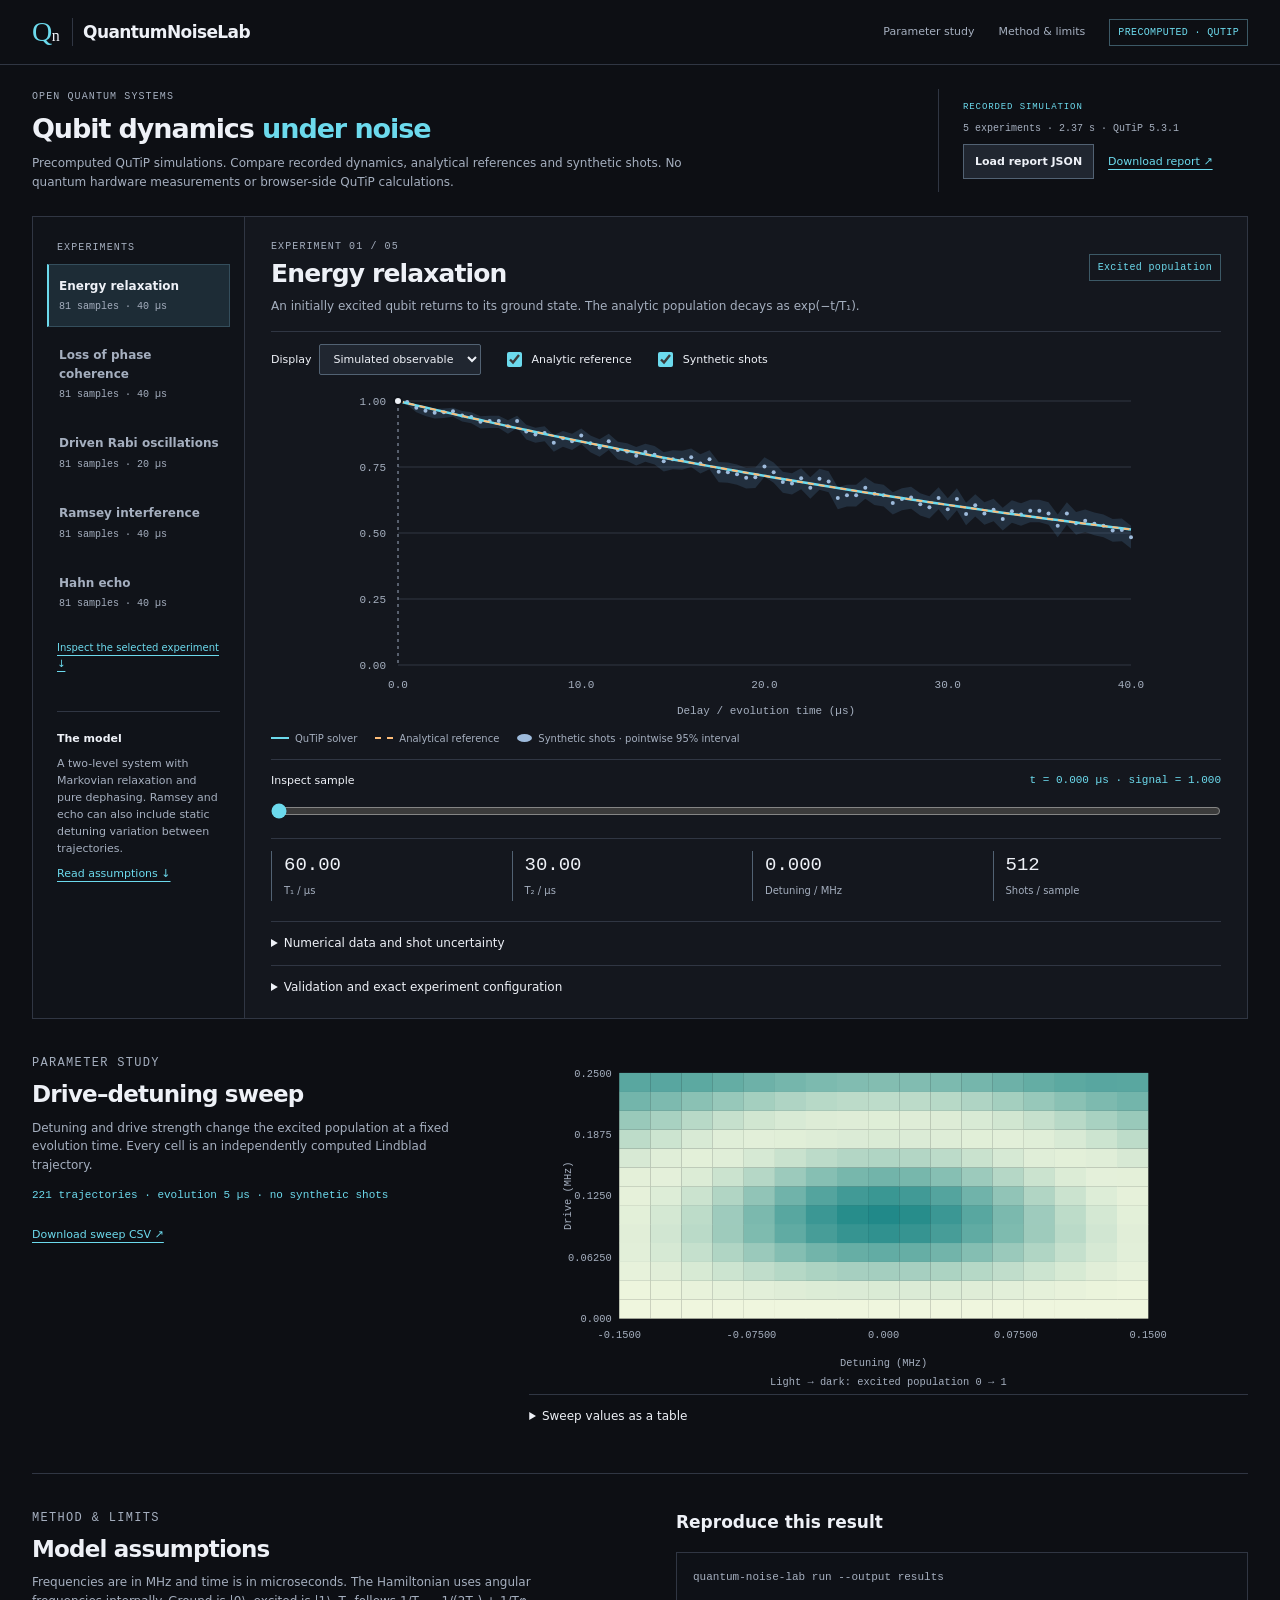
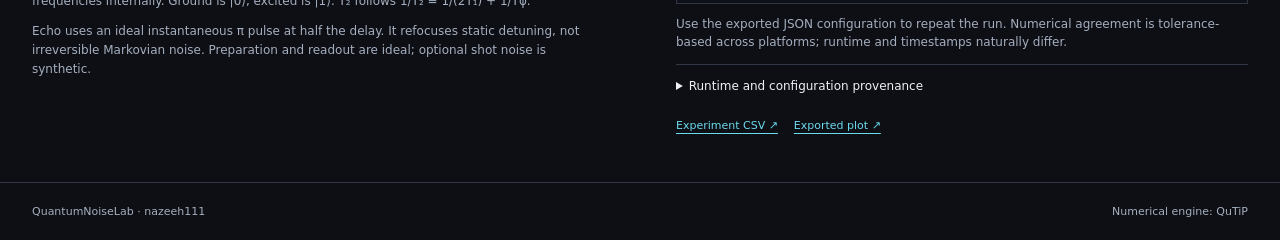
==== commit 1150c9b8: "Center precomputed dynamics in a dark simulation workspace" ====
--- a/docs/demo/index.html
+++ b/docs/demo/index.html
@@ -3,22 +3,22 @@
 <head><meta charset="utf-8"><meta name="viewport" content="width=device-width,initial-scale=1"><title>QuantumNoiseLab · Qubit noise simulation</title><link rel="stylesheet" href="style.css"></head>
 <body>
 <a class="skip" href="#main">Skip to experiments</a>
-<header><a class="brand" href="#main"><span class="mark" aria-hidden="true">Q<span>n</span></span>QuantumNoiseLab</a><span class="badge">QUTIP SIMULATION</span></header>
+<header><a class="brand" href="#main"><span class="mark" aria-hidden="true">Q<span>n</span></span>QuantumNoiseLab</a><div class="header-links"><a href="#sweep-panel">Parameter study</a><a href="#method">Method &amp; limits</a><span class="badge">PRECOMPUTED · QUTIP</span></div></header>
 <main id="main" tabindex="-1">
-<section class="intro"><div><p class="eyebrow">OPEN QUANTUM SYSTEMS / EXPERIMENT NOTEBOOK 01</p><h1>Qubit dynamics<br><em>under noise</em></h1><p class="lead">Explore a precomputed simulation: choose an experiment, compare its curve with an analytical reference, then inspect individual time samples. No quantum hardware measurements or browser-side QuTiP calculations.</p></div><div class="intro-meta"><div class="status"><i></i> Computed locally with QuTiP</div><p id="run-summary">Loading computed results…</p><label class="button secondary" for="file">Load results JSON<input id="file" type="file" accept=".json,application/json"></label><a class="textlink" href="results.json" download="results.json">Download this run ↗</a></div></section>
+<section class="intro"><div><p class="eyebrow">OPEN QUANTUM SYSTEMS</p><h1>Qubit dynamics <em>under noise</em></h1><p class="lead">Precomputed QuTiP simulations. Compare recorded dynamics, analytical references and synthetic shots. No quantum hardware measurements or browser-side QuTiP calculations.</p></div><div class="intro-meta"><div class="status">RECORDED SIMULATION</div><p id="run-summary">Loading computed results…</p><label class="button secondary" for="file">Load report JSON<input id="file" type="file" accept=".json,application/json"></label><a class="textlink" href="results.json" download="results.json">Download report ↗</a></div></section>
 <p id="error" role="alert" hidden></p>
-<section class="workspace" aria-label="Experiment explorer"><aside><p class="eyebrow">CHOOSE AN EXPERIMENT</p><nav tabindex="-1" id="experiments" aria-label="Experiments"></nav><a class="experiment-jump textlink" href="#experiment-title">Inspect the selected experiment ↓</a><div class="model-note"><strong>The model</strong><p>A two-level system with Markovian relaxation and pure dephasing. Ramsey and echo can also include static detuning variation between trajectories.</p><a href="#method">Read assumptions ↓</a></div></aside>
+<section class="workspace" aria-label="Experiment explorer"><aside><p class="eyebrow">EXPERIMENTS</p><nav tabindex="-1" id="experiments" aria-label="Experiments"></nav><a class="experiment-jump textlink" href="#experiment-title">Inspect the selected experiment ↓</a><div class="model-note"><strong>The model</strong><p>A two-level system with Markovian relaxation and pure dephasing. Ramsey and echo can also include static detuning variation between trajectories.</p><a href="#method">Read assumptions ↓</a></div></aside>
 <div class="experiment"><div class="experiment-heading"><div><p class="eyebrow" id="experiment-number"></p><h2 id="experiment-title" tabindex="-1"></h2></div><span class="tag" id="observable"></span></div><p id="description" class="description"></p>
-<div class="metrics" id="metrics"></div>
 <div class="chart-toolbar"><label>Display <select id="metric"><option value="signal">Simulated observable</option><option value="x">Bloch X</option><option value="y">Bloch Y</option><option value="z">Bloch Z</option></select></label><label><input type="checkbox" id="reference" checked> Analytic reference</label><label><input type="checkbox" id="shots" checked> Synthetic shots</label></div>
-<svg id="chart" viewBox="0 0 820 350" role="img" aria-labelledby="chart-title chart-desc"><title id="chart-title">Quantum experiment time series</title><desc id="chart-desc">Select an experiment and inspect numerical values using the sample slider or the data table below.</desc></svg>
-<div class="legend"><span class="solver">Solver</span><span class="reference">Reference</span><span class="measurement">Synthetic measurement · pointwise 95% interval</span></div>
-<a class="textlink" href="#experiments">Choose another experiment ↑</a>
+<div class="plot-frame"><svg id="chart" viewBox="0 0 820 350" role="img" aria-labelledby="chart-title chart-desc"><title id="chart-title">Quantum experiment time series</title><desc id="chart-desc">Select an experiment and inspect numerical values using the sample slider or the data table below.</desc></svg></div>
+<div class="legend"><span class="solver">QuTiP solver</span><span class="reference">Analytical reference</span><span class="measurement">Synthetic shots · pointwise 95% interval</span></div>
+<a class="return-experiments textlink" href="#experiments">Choose another experiment ↑</a>
 <label class="scrubber" for="sample">Inspect sample <output id="sample-value"></output><input id="sample" type="range" min="0" value="0"></label>
+<div class="metrics" id="metrics" aria-label="Experiment parameters"></div>
 <details><summary>Numerical data and shot uncertainty</summary><p>Intervals describe binomial sampling of this finite simulated ensemble. They do not include model uncertainty or finite-ensemble uncertainty.</p><div class="table-scroll"><table id="data-table"></table></div></details>
 <details><summary>Validation and exact experiment configuration</summary><div id="diagnostics"></div><pre id="config"></pre></details>
 </div></section>
-<section id="sweep-panel" class="sweep"><div><p class="eyebrow">PARAMETER STUDY</p><h2>Drive–detuning sweep</h2><p>Detuning and drive strength change the excited population at a fixed evolution time. Every cell is an independently computed Lindblad trajectory.</p><p id="sweep-caption"></p><a href="sweep.csv" download="sweep.csv" class="textlink">Download sweep CSV ↗</a></div><div><svg id="heatmap" viewBox="0 0 700 360" role="img" aria-label="Computed excited population by drive and detuning"></svg><details><summary>Sweep values as a table</summary><div class="table-scroll"><table id="sweep-table"></table></div></details></div></section>
+<section id="sweep-panel" class="sweep"><div><p class="eyebrow">PARAMETER STUDY</p><h2>Drive–detuning sweep</h2><p>Detuning and drive strength change the excited population at a fixed evolution time. Every cell is an independently computed Lindblad trajectory.</p><p id="sweep-caption"></p><a href="sweep.csv" download="sweep.csv" class="textlink">Download sweep CSV ↗</a></div><div><div class="heatmap-frame"><svg id="heatmap" viewBox="0 0 700 360" role="img" aria-label="Computed excited population by drive and detuning"></svg></div><details><summary>Sweep values as a table</summary><div class="table-scroll"><table id="sweep-table"></table></div></details></div></section>
 <section class="method" id="method"><div><p class="eyebrow">METHOD & LIMITS</p><h2>Model assumptions</h2><p>Frequencies are in MHz and time is in microseconds. The Hamiltonian uses angular frequencies internally. Ground is |0⟩, excited is |1⟩. T₂ follows 1/T₂ = 1/(2T₁) + 1/Tφ.</p><p>Echo uses an ideal instantaneous π pulse at half the delay. It refocuses static detuning, not irreversible Markovian noise. Preparation and readout are ideal; optional shot noise is synthetic.</p></div><div><h3>Reproduce this result</h3><pre>quantum-noise-lab run --output results</pre><p>Use the exported JSON configuration to repeat the run. Numerical agreement is tolerance-based across platforms; runtime and timestamps naturally differ.</p><details><summary>Runtime and configuration provenance</summary><pre id="provenance"></pre></details><p><a class="textlink" href="experiments.csv" download="experiments.csv">Experiment CSV ↗</a> <a class="textlink" data-bundled href="experiments.png">Exported plot ↗</a></p></div></section>
 </main><footer><span>QuantumNoiseLab · nazeeh111</span><span>Numerical engine: QuTiP</span></footer>
 <script src="data.js"></script><script src="app.js"></script>
--- a/docs/demo/style.css
+++ b/docs/demo/style.css
@@ -1,9 +1,107 @@
-:root{--ink:#162c38;--muted:#516975;--teal:#007d82;--paper:#f6f7f2;--line:#d8e0da;--gold:#a9631d}*{box-sizing:border-box}body{margin:0;background:var(--paper);color:var(--ink);font:15px/1.6 system-ui,-apple-system,BlinkMacSystemFont,"Segoe UI",sans-serif}a{color:var(--teal)}button,input,select{font:inherit}button,a,input,select,summary{outline-offset:5px}button:focus-visible,a:focus-visible,input:focus-visible,select:focus-visible,summary:focus-visible{outline:3px solid #b26815}.skip{position:absolute;top:-80px;background:white;padding:12px;z-index:10}.skip:focus{top:0}header,main,footer{max-width:1440px;margin:auto}header{padding:26px 5%;display:flex;justify-content:space-between;align-items:center;border-bottom:1px solid var(--line)}.brand{text-decoration:none;color:var(--ink);font-size:19px;font-weight:750;display:flex;align-items:center;gap:12px}.mark{display:inline-block;background:var(--ink);color:#f0f7e5;padding:0 8px;font:700 28px Georgia,serif;border-radius:7px}.mark span{font-size:15px;color:#97d8c0}.badge,.tag{font-size:10px;letter-spacing:.09em;padding:7px 10px;background:#e7ede5;border:1px solid #cbd8c9;border-radius:4px;font-weight:700}main{padding:0 5%}h1,h2,h3,p{margin-top:0}h1{font-size:clamp(32px,4.3vw,62px);line-height:1.12;letter-spacing:-.055em;margin-bottom:22px;font-weight:650}h1 em{font-family:Georgia,serif;font-weight:400;color:var(--teal);letter-spacing:-.045em}h2{font-size:29px;line-height:1.2;letter-spacing:-.025em;margin-bottom:14px}h3{font-size:18px}.intro{display:grid;grid-template-columns:2.5fr 1fr;gap:60px;padding:66px 0 48px}.eyebrow{font-size:10px;letter-spacing:.16em;font-weight:750;color:var(--muted);margin-bottom:18px}.lead{font-size:16px;color:var(--muted);max-width:600px}.intro-meta{align-self:center;padding:20px 0 20px 30px;border-left:1px solid var(--line);font-size:13px;color:var(--muted)}.status{color:var(--ink);font-weight:600}.status i{display:inline-block;background:#228469;width:7px;height:7px;border-radius:50%;margin-right:7px}.button{display:inline-block;padding:9px 12px;cursor:pointer;border:1px solid #9dafaa;border-radius:5px;color:var(--ink);background:white;font-size:12px}.button input{position:absolute;width:1px;height:1px;opacity:0}.button:focus-within{outline:3px solid #b26815;outline-offset:4px}.textlink{font-size:12px;display:inline-block;margin-top:15px;margin-right:12px}.workspace{display:grid;grid-template-columns:225px 1fr;border:1px solid var(--line);background:white;border-radius:10px;overflow:hidden}aside{background:#eef2eb;padding:27px 18px}aside .eyebrow{margin-left:9px}nav{display:flex;flex-direction:column;gap:5px}nav button{text-align:left;border:1px solid transparent;padding:13px 12px;color:var(--muted);background:transparent;border-radius:6px;cursor:pointer;font-size:13px}nav button:hover{background:#e1e9dc}nav button[aria-current=true]{background:var(--ink);color:white}nav button small{display:block;opacity:.8;font-size:10px}nav button span{font-weight:650}.model-note{border-top:1px solid #cfdace;margin:38px 9px 0;padding-top:22px;font-size:12px;color:var(--muted)}.model-note strong{color:var(--ink)}.experiment{padding:28px 32px}.experiment-heading{display:flex;align-items:center;justify-content:space-between;gap:10px}.experiment-heading .eyebrow{margin-bottom:6px}.description{font-size:13px;color:var(--muted);max-width:710px}.metrics{display:grid;grid-template-columns:repeat(4,1fr);gap:8px;padding:14px 0 22px}.metric{border-left:2px solid #d2e2d9;padding-left:12px}.metric b{font-size:20px;font-weight:550;display:block}.metric span{font-size:10px;letter-spacing:.06em;color:var(--muted)}.chart-toolbar{border-top:1px solid var(--line);padding-top:18px;display:flex;gap:18px;align-items:center;flex-wrap:wrap;font-size:11px}.chart-toolbar label{display:flex;align-items:center;gap:5px}select{max-width:170px;background:white;border:1px solid var(--line);border-radius:4px;font-size:11px;padding:4px;color:var(--ink)}input[type=checkbox],input[type=range]{accent-color:var(--teal)}svg{display:block;width:100%;height:auto}svg text{font-family:inherit;fill:var(--muted);font-size:11px}.legend{display:flex;gap:18px;flex-wrap:wrap;font-size:10px;color:var(--muted);margin:0 0 14px 50px}.legend span:before{content:"";display:inline-block;width:17px;border-top:2px solid var(--teal);margin:0 5px 3px 0}.legend .reference:before{border-color:var(--gold);border-top-style:dashed}.legend .measurement:before{border:4px solid #c2dddd}.scrubber{font-size:11px;border-top:1px solid var(--line);padding-top:12px;display:block}.scrubber output{float:right;font-family:ui-monospace,monospace}.scrubber input{display:block;width:100%;margin:12px 0 22px}details{font-size:12px;border-top:1px solid var(--line);padding:12px 0}summary{cursor:pointer;font-weight:600}details p{margin-top:12px;color:var(--muted)}pre{overflow:auto;font:11px/1.6 ui-monospace,SFMono-Regular,Consolas,monospace;background:#edf2ed;padding:15px;border-radius:5px;color:var(--ink)}.table-scroll{overflow:auto;max-height:320px;margin-top:14px}table{width:100%;border-collapse:collapse;text-align:right;font:11px/1.5 ui-monospace,monospace}th,td{padding:7px 10px;border-bottom:1px solid var(--line);white-space:nowrap}th{background:#eef3ed;position:sticky;top:0}.sweep{display:grid;grid-template-columns:1fr 1.7fr;gap:40px;padding:55px 0;border-bottom:1px solid var(--line)}.sweep p,.method p{font-size:13px;color:var(--muted)}.method{display:grid;grid-template-columns:1fr 1fr;gap:70px;padding:45px 0}.method h2{font-size:25px}footer{display:flex;justify-content:space-between;border-top:1px solid var(--line);padding:22px 5%;font-size:11px;color:var(--muted)}#error{background:#fce6db;color:#7f2e15;border:1px solid #d29880;padding:15px}.diagnostic{display:flex;justify-content:space-between;border-bottom:1px solid var(--line);padding:5px 0}.diagnostic code{color:var(--teal)}@media(max-width:850px){.intro{grid-template-columns:1fr;gap:5px;padding:40px 0 25px}.intro-meta{padding:15px 0;border-left:0}.workspace{grid-template-columns:1fr}aside{padding:17px}aside .eyebrow{margin-bottom:10px}nav{flex-direction:row;overflow:auto}nav button{flex:1;min-width:110px}.model-note{display:none}.experiment{padding:22px 17px}.sweep,.method{grid-template-columns:1fr;gap:20px}.badge{display:none}.metrics{gap:4px}.metric b{font-size:17px}.chart-toolbar{gap:10px}.legend{margin-left:0}.scrubber output{float:none;display:block}.tag{font-size:8px}footer{gap:20px}.sweep{padding:35px 0}}@media(prefers-reduced-motion:reduce){*{scroll-behavior:auto}}
-
-.experiment,.sweep>div,.method>div,.intro>div{min-width:0}.intro-meta .textlink{display:block}.experiment-heading .tag{flex-shrink:0}
-
-.experiment-jump { display: inline-block; margin: 16px 0; padding: 8px 0; }
-#experiment-title, #experiments { scroll-margin-top: 24px; }
-[tabindex="-1"]:focus-visible { outline: 2px solid var(--teal); outline-offset: 4px; }
-
-@media(max-width:850px){.workspace{grid-template-columns:minmax(0,1fr)}.workspace>aside{min-width:0}}
+:root{color-scheme:dark;--ink:#eef1f7;--muted:#a5afbf;--teal:#6cdaed;--paper:#0d0f14;--surface:#14171e;--line:#303643;--gold:#ffbd78;--mono:ui-monospace,SFMono-Regular,Consolas,monospace}
+*{box-sizing:border-box}
+body{margin:0;background:var(--paper);color:var(--ink);font:14px/1.55 system-ui,-apple-system,BlinkMacSystemFont,"Segoe UI",sans-serif}
+[hidden]{display:none!important}
+a{color:var(--teal);text-underline-offset:4px}
+button,input,select{font:inherit}
+button,a,input,select,summary{outline-offset:5px}
+:focus-visible{outline:2px solid var(--gold)}
+.skip{position:absolute;top:-80px;background:var(--ink);color:var(--paper);padding:12px;z-index:10}
+.skip:focus{top:0}
+header,main,footer{max-width:1600px;margin:auto}
+header{padding:18px 32px;display:flex;justify-content:space-between;align-items:center;border-bottom:1px solid var(--line);gap:20px}
+.brand{text-decoration:none;color:var(--ink);font-size:17px;font-weight:700;display:flex;align-items:center;gap:10px;letter-spacing:-.035em}
+.mark{display:inline-block;color:var(--teal);font:500 28px Georgia,serif;line-height:1;border-right:1px solid var(--line);padding-right:13px}
+.mark span{font-size:16px;color:var(--ink)}
+.header-links{display:flex;align-items:center;gap:24px;font-size:11px}
+.header-links a{color:var(--muted);text-decoration:none}
+.header-links a:hover{color:var(--ink)}
+.badge,.tag{font:10px/1.5 var(--mono);letter-spacing:.035em;color:var(--teal);border:1px solid #3c5966;padding:5px 8px;white-space:nowrap}
+main{padding:0 32px}
+h1,h2,h3,p{margin-top:0}
+h1{font-size:27px;line-height:1.2;letter-spacing:-.04em;font-weight:600;margin-bottom:9px}
+h1 em{font-style:normal;color:var(--teal)}
+h2{font-size:25px;line-height:1.2;letter-spacing:-.035em;font-weight:600;margin-bottom:10px}
+h3{font-size:17px;font-weight:600}
+.intro{display:grid;grid-template-columns:minmax(0,1fr) 310px;gap:48px;padding:24px 0}
+.eyebrow{font:10px/1.5 var(--mono);letter-spacing:.11em;color:var(--muted);margin-bottom:9px}
+.lead{font-size:12px;color:var(--muted);max-width:690px;margin-bottom:0}
+.intro-meta{font-size:11px;color:var(--muted);border-left:1px solid var(--line);padding-left:24px;display:flex;flex-wrap:wrap;align-content:center;align-items:center;gap:7px 14px}
+.status{font:9px/1.4 var(--mono);letter-spacing:.1em;color:var(--teal)}
+#run-summary{width:100%;margin:0 0 1px;font:10px/1.5 var(--mono)}
+.button{display:inline-block;padding:8px 11px;cursor:pointer;border:1px solid #526273;color:var(--ink);background:#202630;font-size:11px;font-weight:600}
+.button:hover{background:#2b3542}
+.button input{position:absolute;width:1px;height:1px;opacity:0}
+.button:focus-within{outline:2px solid var(--gold);outline-offset:4px}
+.textlink{font-size:11px;display:inline-block;margin:10px 12px 0 0}
+.intro-meta .textlink{margin:0}
+.workspace{display:grid;grid-template-columns:212px minmax(0,1fr);border:1px solid var(--line);background:var(--surface)}
+aside{padding:23px 14px;background:#101319;border-right:1px solid var(--line)}
+aside .eyebrow{margin-left:10px}
+nav{display:flex;flex-direction:column;gap:6px}
+nav button{text-align:left;border:1px solid transparent;padding:12px 10px;color:var(--muted);background:transparent;cursor:pointer;font-size:12px;border-left:2px solid transparent}
+nav button:hover{background:#202630;color:var(--ink)}
+nav button[aria-current=true]{background:#1d2c36;color:var(--ink);border-color:#344e5c;border-left-color:var(--teal)}
+nav button small{display:block;color:var(--muted);font:10px/1.5 var(--mono);margin-top:4px}
+nav button span{font-weight:600}
+.experiment-jump{margin:10px;padding:6px 0;font-size:10px}
+.model-note{border-top:1px solid var(--line);margin:24px 10px 0;padding-top:18px;font-size:11px;color:var(--muted)}
+.model-note strong{font-weight:600;color:var(--ink)}
+.model-note p{margin:8px 0}
+.experiment{padding:22px 26px 10px;min-width:0}
+.experiment-heading{display:flex;align-items:center;justify-content:space-between;gap:12px}
+.experiment-heading .eyebrow{margin-bottom:5px}
+.experiment-heading h2{margin-bottom:8px}
+.description{font-size:12px;color:var(--muted);max-width:800px;margin-bottom:16px}
+.chart-toolbar{border-top:1px solid var(--line);padding:12px 0 6px;display:flex;gap:22px;align-items:center;flex-wrap:wrap;font-size:11px}
+.chart-toolbar label{display:flex;align-items:center;gap:7px;min-height:30px}
+select{max-width:180px;background:#202630;border:1px solid #526273;color:var(--ink);font-size:11px;padding:7px 10px;border-radius:2px}
+input[type=checkbox],input[type=range]{accent-color:var(--teal)}
+input[type=checkbox]{width:15px;height:15px}
+svg{display:block;width:100%;height:auto}
+svg text{font-family:var(--mono);fill:var(--muted);font-size:11px}
+#chart{max-height:350px}
+#chart line[stroke="#e0e6e1"]{stroke:#303643}
+#chart polygon[fill="#cfe5e2"]{fill:#436787;opacity:.3}
+#chart circle[fill="#517e80"]{fill:#9ebbdc}
+#chart path[stroke="#007d82"]{stroke:var(--teal)}
+#chart path[stroke="#a9631d"]{stroke:var(--gold)}
+#chart line[stroke="#536c77"]{stroke:#9ca9bd}
+#chart circle[fill="#162c38"]{fill:var(--ink);stroke:#101319}
+.legend{display:flex;gap:18px;flex-wrap:wrap;font-size:10px;color:var(--muted);margin:0 0 12px 0}
+.legend span:before{content:"";display:inline-block;width:18px;border-top:2px solid var(--teal);margin:0 6px 3px 0}
+.legend .reference:before{border-color:var(--gold);border-top-style:dashed}
+.legend .measurement:before{border:4px solid #9ebbdc;width:7px;margin-bottom:0;border-radius:50%}
+.return-experiments{display:none}
+.scrubber{font-size:11px;border-top:1px solid var(--line);padding-top:12px;display:block;color:var(--ink)}
+.scrubber output{float:right;font:11px/1.5 var(--mono);color:var(--teal);font-variant-numeric:tabular-nums}
+.scrubber input{display:block;width:100%;margin:10px 0 15px;min-height:24px}
+.metrics{display:grid;grid-template-columns:repeat(4,minmax(0,1fr));gap:12px;padding:12px 0 20px;border-top:1px solid var(--line)}
+.metric{border-left:1px solid #526273;padding-left:12px}
+.metric b{font:19px/1.5 var(--mono);font-variant-numeric:tabular-nums;display:block;color:var(--ink)}
+.metric span{font-size:10px;color:var(--muted)}
+details{font-size:12px;border-top:1px solid var(--line);padding:12px 0}
+summary{cursor:pointer;font-weight:500;color:var(--ink)}
+details p{margin-top:12px;color:var(--muted)}
+pre{overflow:auto;font:11px/1.6 var(--mono);background:#0e1117;padding:16px;border:1px solid var(--line);color:var(--muted)}
+.table-scroll{overflow:auto;max-height:320px;margin-top:14px}
+table{width:100%;border-collapse:collapse;text-align:right;font:11px/1.5 var(--mono)}
+th,td{padding:8px 10px;border-bottom:1px solid var(--line);white-space:nowrap}
+th{background:#242b36;color:var(--ink);position:sticky;top:0;font-weight:500}
+.sweep{display:grid;grid-template-columns:1fr 1.6fr;gap:48px;padding:35px 0;border-bottom:1px solid var(--line);align-items:start}
+.sweep>div,.method>div,.intro>div{min-width:0}
+.sweep p,.method p{font-size:12px;color:var(--muted)}
+.sweep h2{font-size:23px}
+#sweep-caption{color:var(--teal);font:11px/1.7 var(--mono)}
+#heatmap{max-height:340px}
+.method{display:grid;grid-template-columns:1fr 1fr;gap:72px;padding:35px 0}
+.method h2{font-size:23px}
+footer{display:flex;justify-content:space-between;border-top:1px solid var(--line);padding:20px 32px;font-size:11px;color:var(--muted)}
+#error{background:#332020;color:#ffd0be;border:1px solid #ac6e58;padding:14px;font-size:12px}
+.diagnostic{display:flex;justify-content:space-between;border-bottom:1px solid var(--line);padding:6px 0;gap:16px}
+.diagnostic code{color:var(--teal)}
+#experiment-title,#experiments,#sweep-panel,#method{scroll-margin-top:20px}
+[tabindex="-1"]:focus-visible{outline:2px solid var(--teal);outline-offset:4px}
+@media(max-width:950px){header,footer{padding-left:20px;padding-right:20px}main{padding:0 20px}.intro{gap:24px;grid-template-columns:1fr 260px}.workspace{grid-template-columns:180px minmax(0,1fr)}.experiment{padding:20px 18px 8px}.chart-toolbar{gap:12px}.header-links{gap:18px}.badge{display:none}}
+@media(max-width:700px){header{padding:14px 16px;gap:12px}.brand{font-size:15px;gap:8px}.mark{font-size:24px;padding-right:9px}.header-links{font-size:10px;gap:12px}.header-links a:first-child{display:none}main{padding:0 12px}.intro{grid-template-columns:1fr;gap:14px;padding:20px 4px 18px}h1{font-size:24px;letter-spacing:-.04em}.intro .eyebrow{font-size:9px;margin-bottom:7px}.lead{font-size:11px;line-height:1.6}.intro-meta{padding:0;border-left:0;gap:8px 14px}.status{display:none}#run-summary{width:100%;margin:0;font-size:9px}.button{padding:7px 10px}.intro-meta .textlink{font-size:10px}.workspace{grid-template-columns:minmax(0,1fr)}aside{padding:12px 10px;border-right:0;border-bottom:1px solid var(--line);min-width:0}aside .eyebrow{margin:0 0 8px 2px;font-size:9px}nav{flex-direction:row;overflow:auto;gap:6px;padding-bottom:5px}nav button{flex:0 0 138px;font-size:11px;padding:9px 10px;min-height:54px}nav button small{font-size:9px;margin-top:2px}.model-note,.experiment-jump{display:none}.experiment{padding:17px 12px 6px}.experiment-heading h2{font-size:21px}.experiment-heading .eyebrow{font-size:9px}.tag{font-size:9px;padding:4px 6px}.description{font-size:11px;line-height:1.6;margin-bottom:11px}.chart-toolbar{gap:4px 14px;padding-top:8px;font-size:10px}.chart-toolbar label{gap:5px;min-height:30px}.chart-toolbar label:first-child{width:100%}select{font-size:10px;padding:6px 8px}.legend{gap:6px 14px;font-size:9px;margin-top:2px}.legend span:last-child{width:100%}.scrubber{font-size:10px;margin-top:12px}.scrubber output{float:none;display:block;font-size:10px;margin-top:4px}.metrics{gap:8px;padding:12px 0 15px}.metric{padding-left:7px}.metric b{font-size:14px}.metric span{font-size:9px}.sweep,.method{grid-template-columns:1fr;gap:14px;padding:28px 4px}.sweep h2,.method h2{font-size:22px}.sweep p,.method p{font-size:11px}.return-experiments{display:inline-block;font-size:10px;margin:0 0 8px}.method{gap:26px}details{font-size:11px}footer{font-size:9px;padding:18px 16px;gap:18px}pre{font-size:10px}.diagnostic{font-size:10px}.plot-frame{padding:0 18px 24px}#chart{overflow:visible}#chart text{font-size:28px}#chart text[text-anchor="middle"]{transform:translateY(20px)}#chart text[text-anchor="middle"]:last-of-type{transform:translateY(45px)}.heatmap-frame{padding:0 5px 40px 55px}#heatmap{overflow:visible}#heatmap text{font-size:26px}#heatmap text[text-anchor="middle"]:not([transform]){transform:translateY(20px)}#heatmap text[text-anchor="middle"]:nth-last-of-type(3){transform:translateY(30px)}#heatmap text[text-anchor="middle"]:last-of-type{transform:translateY(60px)}#heatmap text[transform]{transform:translate(-80px,150px) rotate(-90deg)}}
+@media(prefers-reduced-motion:reduce){*{scroll-behavior:auto}}
